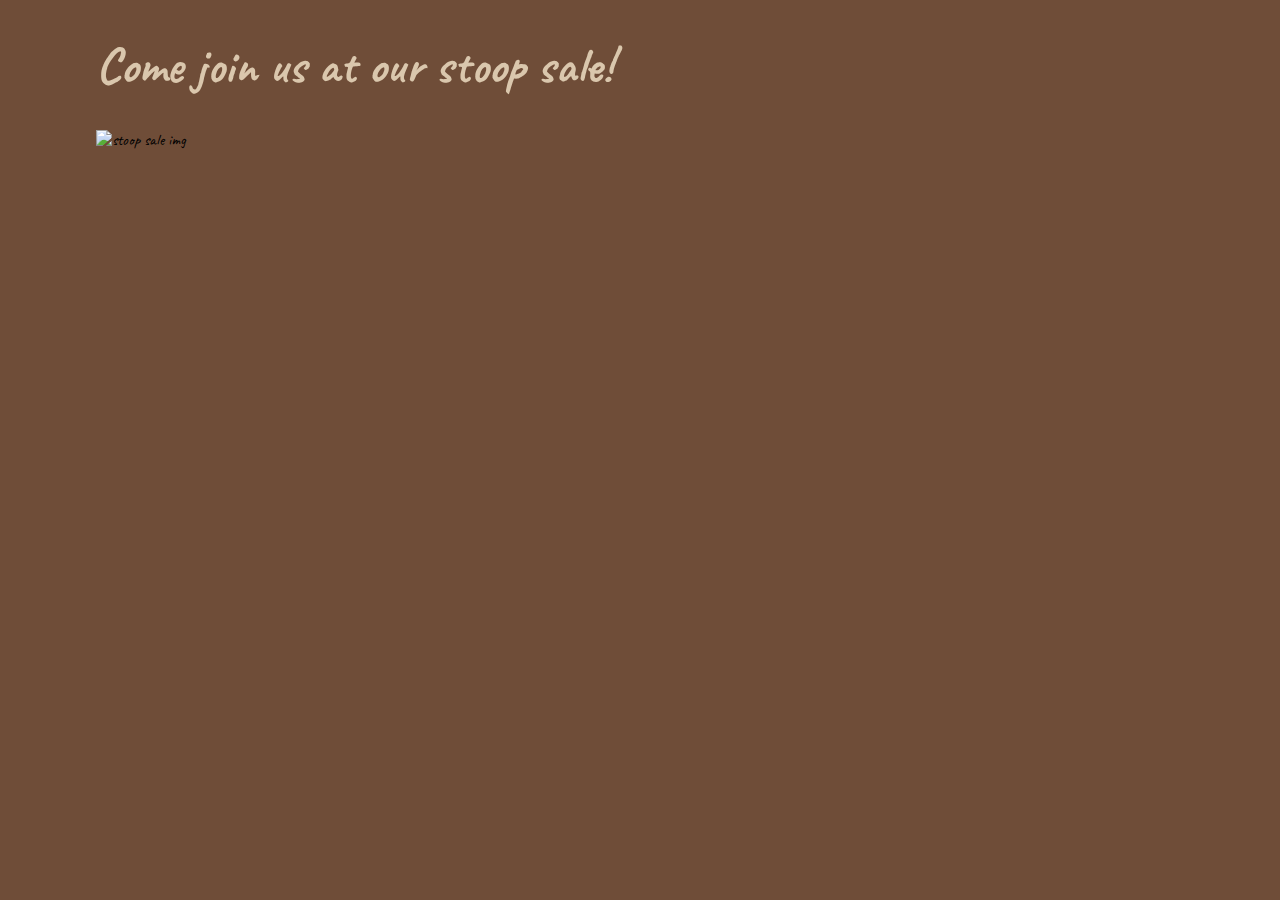
==== index.html @ 42f68652 "Added all necessary files" ====
<!DOCTYPE html>
<html>
  <head>
    <meta charset="UTF-8">
    <meta name="viewport" content="width=device-width, initial-scale=1.0">
    <title>Brendon's Personal Site</title>
    <link href="styles.css" rel="stylesheet">
  </head>
  <body>
    <h1 id="title">Come join us at our stoop sale!</h1>
    <img
    src=""
    alt="stoop sale img"
    id="img1">
  </body>
  <script src="script.js"></script>
</html>
---- styles.css ----
/* Home Page Styles */
@font-face {
  font-family: cursiveFont;
  src: url(caveat-font.ttf);
}

* {
  font-family: cursiveFont;
  max-width: 100vh;
  max-height: 100vh;
}

body {
  background-color: #6F4D38;
}

#title {
  color: #dac7ad;
  font-size: 50px;
  position: relative;
  left: 10%;
}

#img1 {
  display: block;
  position: relative;
  margin: auto;
  left: 10%;
}
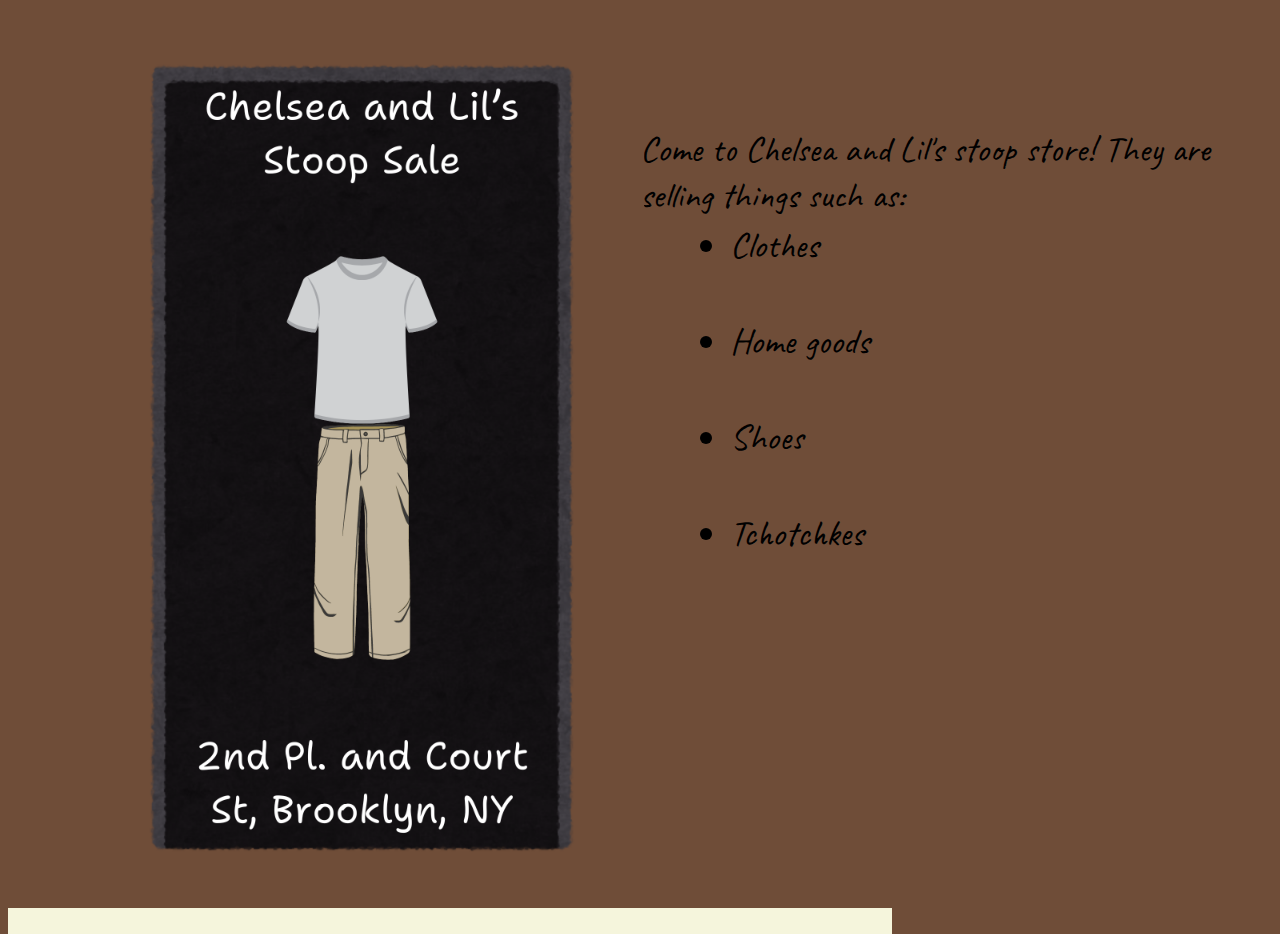
==== commit fb0bfe0c: "Updated files and added contact.html and stoop sale cover img" ====
--- a/index.html
+++ b/index.html
@@ -3,15 +3,28 @@
   <head>
     <meta charset="UTF-8">
     <meta name="viewport" content="width=device-width, initial-scale=1.0">
-    <title>Brendon's Personal Site</title>
+    <title>Stoop Sale Invitation</title>
     <link href="styles.css" rel="stylesheet">
   </head>
   <body>
-    <h1 id="title">Come join us at our stoop sale!</h1>
-    <img
-    src=""
-    alt="stoop sale img"
-    id="img1">
+    <div class="container">
+      <img
+      src="stoop-sale-cover.png"
+      alt="stoop sale img"
+      id="cover">
+      <div class="blurb-container">
+        <p id="blurb-paragraph">
+          Come to Chelsea and Lil's stoop store!
+          They are selling things such as:<br>
+          <ul id="blurb-paragraph"><br>
+            <li>Clothes</li>
+            <li>Home goods</li>
+            <li>Shoes</li>
+            <li>Tchotchkes</li>
+          </ul>
+        </p>
+      </div>
+    </div>
   </body>
   <script src="script.js"></script>
 </html>--- a/styles.css
+++ b/styles.css
@@ -21,10 +21,29 @@
   left: 10%;
 }
 
-#img1 {
+#cover {
   display: block;
   position: relative;
   margin: auto;
-  left: 10%;
+  right: 10%;
+  z-index: 1;
 }
 
+#blurb-paragraph {
+  position: absolute;
+  top: 10%;
+  left: 50%;
+  font-size: 36px;
+}
+
+.blurb-container {
+  padding: 5px;
+  background-color: beige;
+  position: static;
+}
+
+li {
+  margin: 50px;
+}
+
+/* Contact Page Styles */
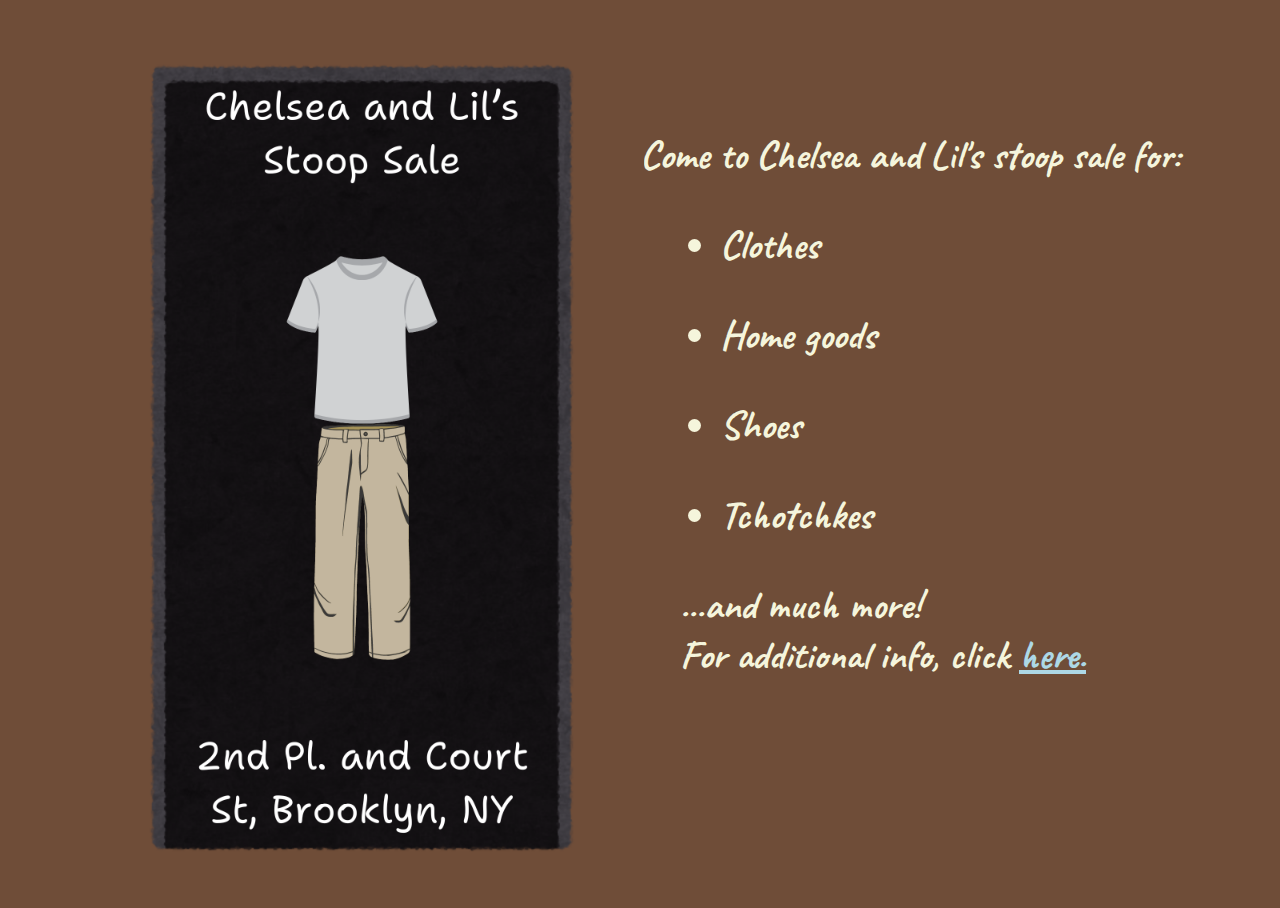
==== commit 81852c41: "Fixed bugs" ====
--- a/index.html
+++ b/index.html
@@ -4,7 +4,7 @@
     <meta charset="UTF-8">
     <meta name="viewport" content="width=device-width, initial-scale=1.0">
     <title>Stoop Sale Invitation</title>
-    <link href="styles.css" rel="stylesheet">
+    <link href="styles1.css" rel="stylesheet">
   </head>
   <body>
     <div class="container">
@@ -14,13 +14,15 @@
       id="cover">
       <div class="blurb-container">
         <p id="blurb-paragraph">
-          Come to Chelsea and Lil's stoop store!
-          They are selling things such as:<br>
+          Come to Chelsea and Lil's stoop sale for:
+          <br>
           <ul id="blurb-paragraph"><br>
             <li>Clothes</li>
             <li>Home goods</li>
             <li>Shoes</li>
             <li>Tchotchkes</li>
+            ...and much more!<br>
+            For additional info, click <a href="info.html">here.</a>
           </ul>
         </p>
       </div>
--- a/styles1.css
+++ b/styles1.css
@@ -0,0 +1,49 @@
+/* Home Page Styles */
+@font-face {
+  font-family: cursiveFont;
+  src: url(caveat-font.ttf);
+}
+
+* {
+  font-family: cursiveFont;
+  max-width: 100vh;
+  max-height: 100vh;
+}
+
+body {
+  background-color: #6F4D38;
+}
+
+#cover {
+  display: block;
+  position: relative;
+  margin: auto;
+  right: 10%;
+  z-index: 1;
+}
+
+#blurb-paragraph {
+  position: absolute;
+  top: 10%;
+  left: 50%;
+  height: 20%;
+  width: 50%;
+  font-size: 40px;
+  font-weight: 700;
+  color: beige;
+}
+
+li {
+  margin: 40px;
+}
+
+a {
+  color: lightblue;
+  text-decoration: solid underline 4px;
+}
+
+a:hover {
+  color: white;
+}
+
+/* Contact Page Styles */
